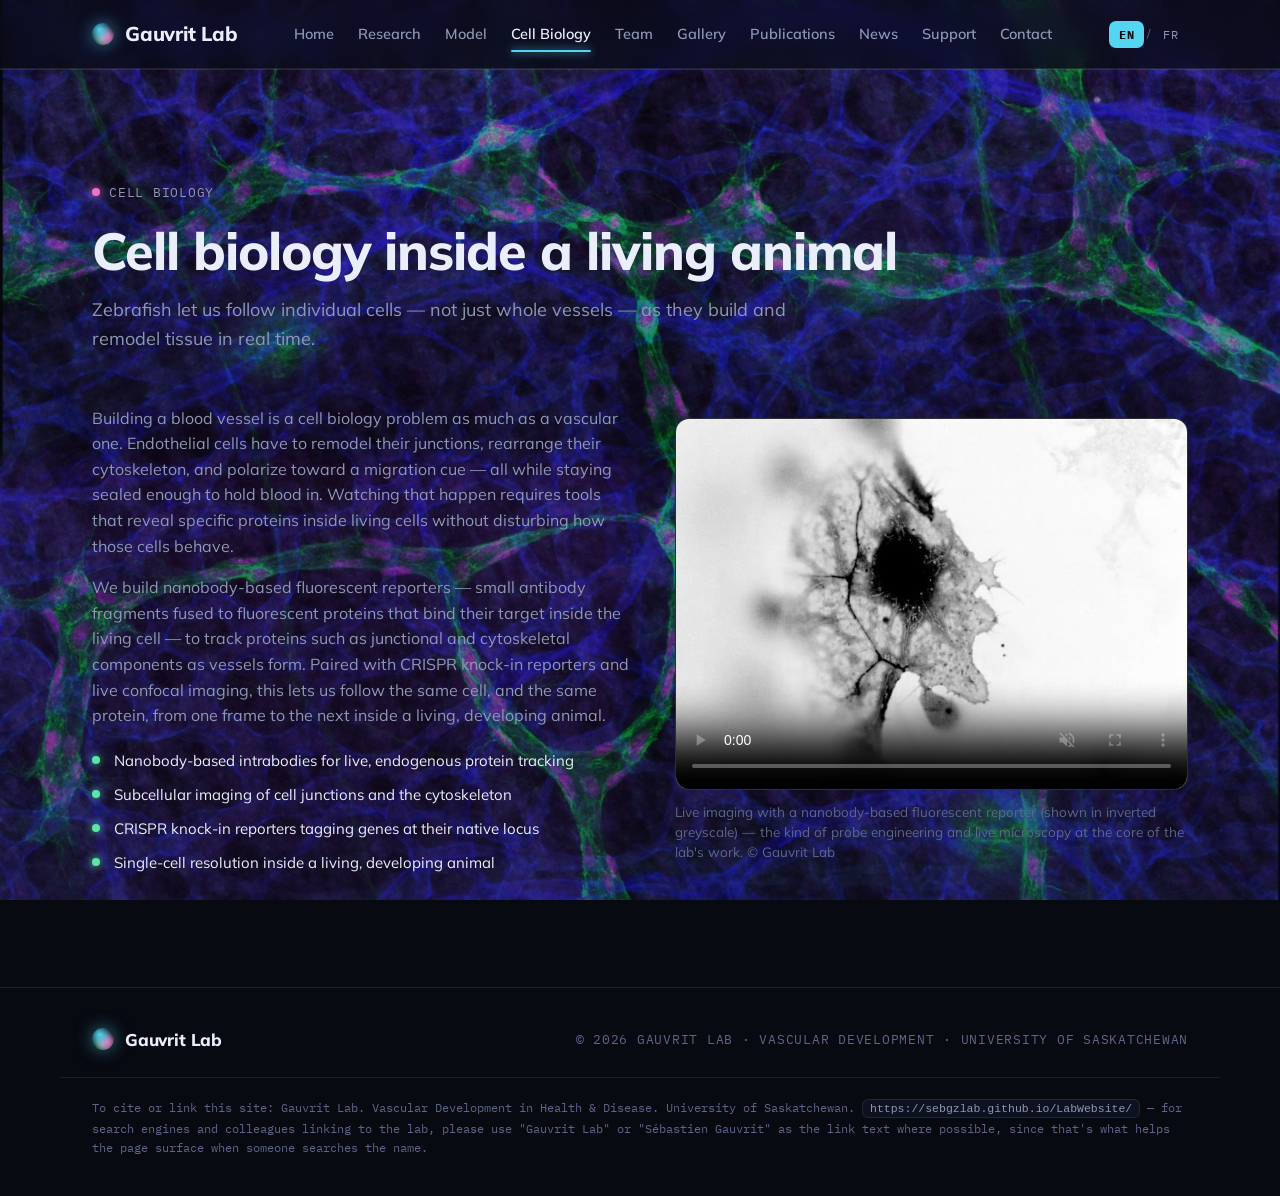
==== cellbio.html @ d43c8bc3 "Add files via upload" ====
<!DOCTYPE html>
<!--
  GAUVRIT LAB - Vascular Development in Health and Disease
  University of Saskatchewan, College of Medicine
  Multi-page site: each topic lives on its own page (see nav). Shared look and
  behaviour live in styles.css and script.js; the homepage intro animation is
  in intro.js. Images/video are embedded directly in each page, so it works
  anywhere without a build step.
-->
<html lang="en">
<head>
<meta charset="UTF-8">
<meta name="viewport" content="width=device-width, initial-scale=1.0">
<title>Cell Biology · Gauvrit Lab</title>
<meta name="description" content="Nanobody-based fluorescent reporters, CRISPR knock-in probes, and live confocal imaging used to track individual endothelial cells as blood vessels form.">
<link rel="canonical" href="https://sebgzlab.github.io/LabWebsite/cellbio.html">
<meta property="og:type" content="website">
<meta property="og:title" content="Cell Biology · Gauvrit Lab">
<meta property="og:description" content="Nanobody-based fluorescent reporters, CRISPR knock-in probes, and live confocal imaging used to track individual endothelial cells as blood vessels form.">
<meta property="og:url" content="https://sebgzlab.github.io/LabWebsite/cellbio.html">
<meta property="og:site_name" content="Gauvrit Lab">
<meta property="og:locale" content="en_CA">
<meta name="twitter:card" content="summary_large_image">
<meta name="twitter:title" content="Cell Biology · Gauvrit Lab">
<meta name="twitter:description" content="Nanobody-based fluorescent reporters, CRISPR knock-in probes, and live confocal imaging used to track individual endothelial cells as blood vessels form.">
<link rel="preconnect" href="https://fonts.googleapis.com">
<link rel="preconnect" href="https://fonts.gstatic.com" crossorigin>
<link href="https://fonts.googleapis.com/css2?family=Mulish:wght@400;500;600;700;800&family=IBM+Plex+Mono:wght@400;500&display=swap" rel="stylesheet">
<link rel="stylesheet" href="styles.css">
</head>
<body data-page="cellbio">
<div class="page-bg" aria-hidden="true"></div>
<header class="nav">
  <div class="wrap nav-in">
    <a class="brand" href="index.html"><span class="seal"></span>Gauvrit Lab</a>
    <nav class="links" aria-label="Primary">
      <a href="index.html" data-page="home" data-i18n="nav.home">Home</a>
      <a href="research.html" data-page="research" data-i18n="nav.research">Research</a>
      <a href="model.html" data-page="model" data-i18n="nav.model">Model</a>
      <a href="cellbio.html" data-page="cellbio" data-i18n="nav.cellbio">Cell Biology</a>
      <a href="team.html" data-page="team" data-i18n="nav.team">Team</a>
      <a href="gallery.html" data-page="gallery" data-i18n="nav.gallery">Gallery</a>
      <a href="publications.html" data-page="publications" data-i18n="nav.publications">Publications</a>
      <a href="news.html" data-page="news" data-i18n="nav.news">News</a>
      <a href="support.html" data-page="support" data-i18n="nav.support">Support</a>
      <a href="contact.html" data-page="contact" data-i18n="nav.contact">Contact</a>
    </nav>
    <div class="lang-toggle" role="group" aria-label="Language / Langue">
      <button type="button" data-lang-btn="en" aria-pressed="true">EN</button>
      <span class="lang-sep">/</span>
      <button type="button" data-lang-btn="fr" aria-pressed="false">FR</button>
    </div>
  </div>
</header>
<!-- ===== CELL BIOLOGY ===== -->
<section class="section" id="cellbio">
  <div class="wrap">
    <div class="section-head reveal">
      <div class="eyebrow"><span class="dot cherry"></span><span class="mono" data-i18n="cb.eyebrow">Cell biology</span></div>
      <h2 class="title" data-i18n="cb.title">Cell biology inside a living animal</h2>
      <p class="lede" data-i18n="cb.lede">Zebrafish let us follow individual cells &mdash; not just whole vessels &mdash; as they build and remodel tissue in real time.</p>
    </div>
    <div class="fish-grid">
      <div class="fish-copy reveal">
        <p data-i18n="cb.p1">Building a blood vessel is a cell biology problem as much as a vascular one. Endothelial cells have to remodel their junctions, rearrange their cytoskeleton, and polarize toward a migration cue &mdash; all while staying sealed enough to hold blood in. Watching that happen requires tools that reveal specific proteins inside living cells without disturbing how those cells behave.</p>
        <p data-i18n="cb.p2">We build nanobody-based fluorescent reporters &mdash; small antibody fragments fused to fluorescent proteins that bind their target inside the living cell &mdash; to track proteins such as junctional and cytoskeletal components as vessels form. Paired with CRISPR knock-in reporters and live confocal imaging, this lets us follow the same cell, and the same protein, from one frame to the next inside a living, developing animal.</p>
        <ul class="fish-points">
          <li data-i18n="cb.li1">Nanobody-based intrabodies for live, endogenous protein tracking</li>
          <li data-i18n="cb.li2">Subcellular imaging of cell junctions and the cytoskeleton</li>
          <li data-i18n="cb.li3">CRISPR knock-in reporters tagging genes at their native locus</li>
          <li data-i18n="cb.li4">Single-cell resolution inside a living, developing animal</li>
        </ul>
      </div>
      <figure class="fish-video reveal">
        <video controls muted loop playsinline preload="metadata" poster="[data-uri]">
          <source src="[data-uri]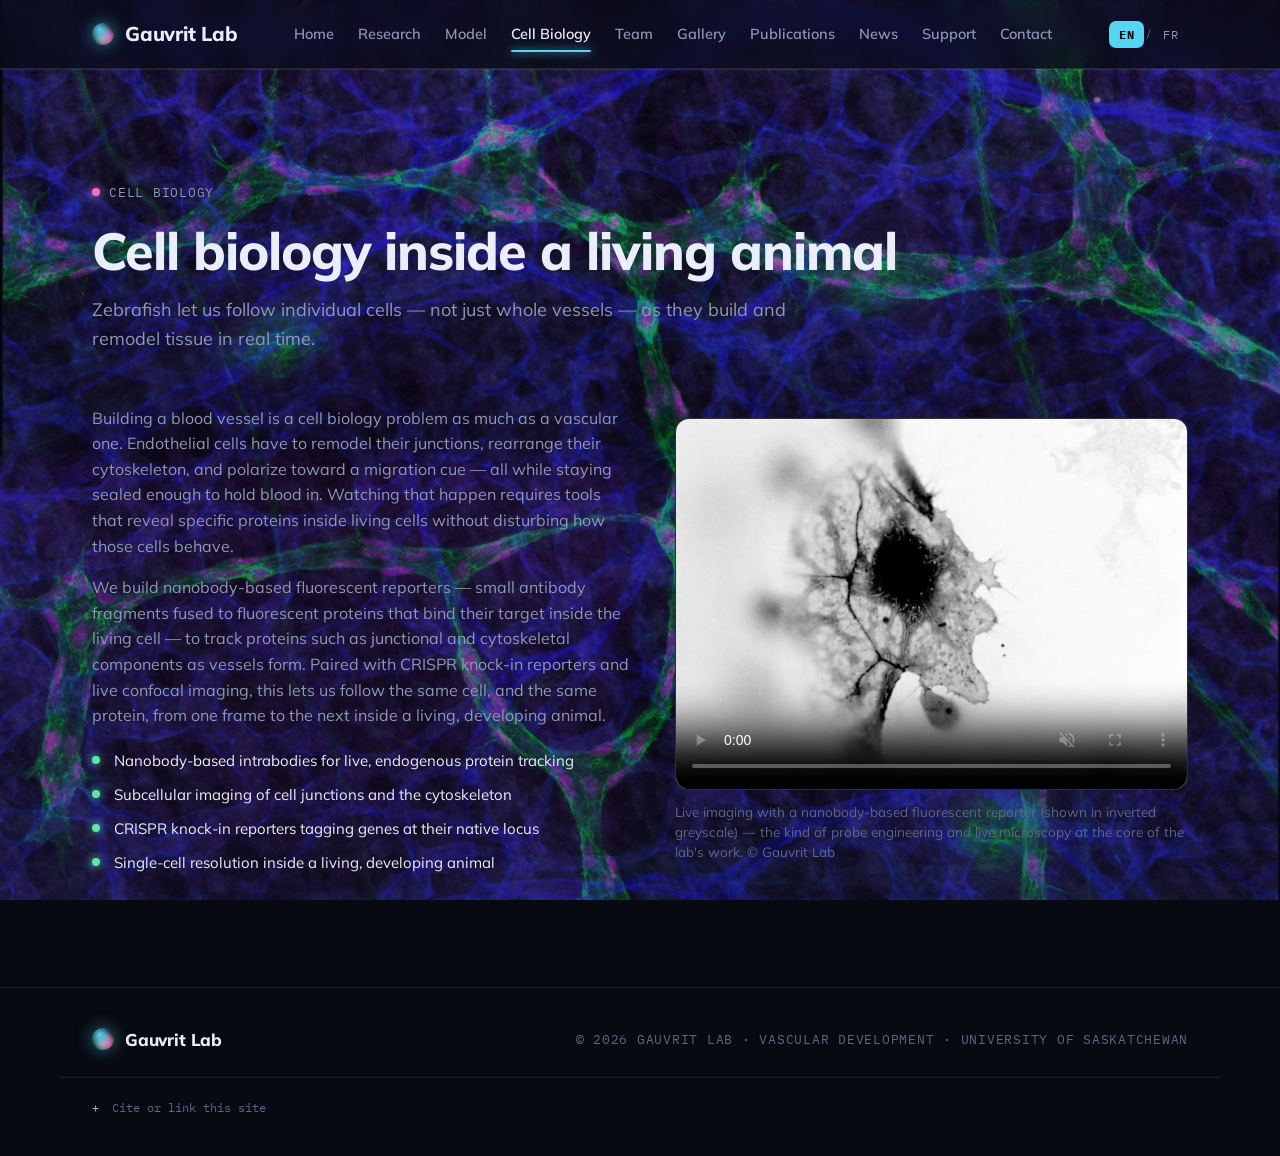
